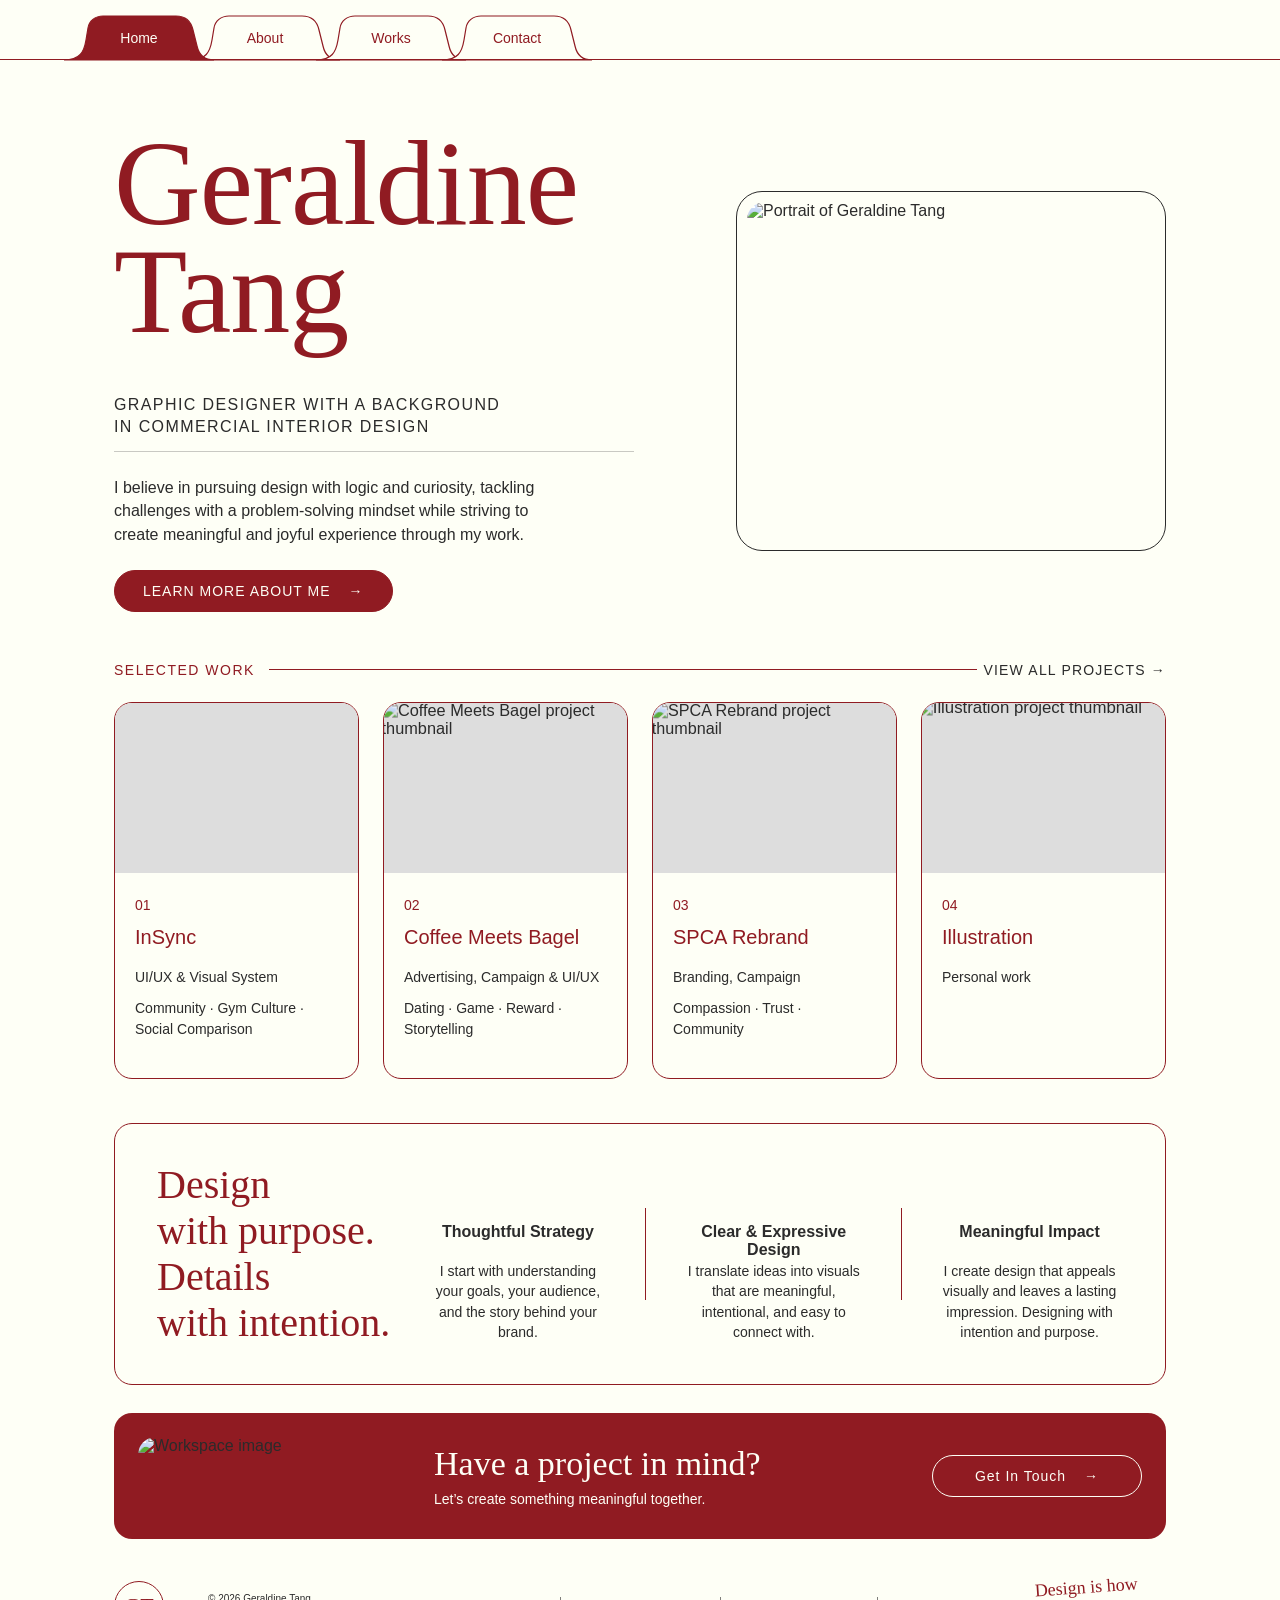
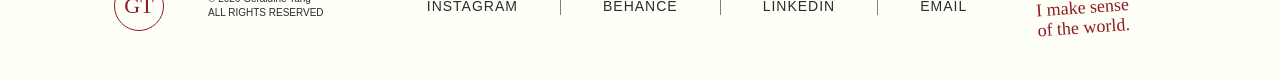
==== index.html @ ae35ae33 "renaming homepage.hrml to index.html as well as all other references" ====
<!DOCTYPE html>
<html lang="en">

<head>
  <meta charset="UTF-8" />
  <meta name="viewport" content="width=device-width, initial-scale=1.0" />
  <title>Geraldine Tang | Portfolio</title>
  <link rel="stylesheet" href="style.css" />
</head>

<body>

<!-- NAVIGATION -->
<header class="site-header">
  <nav class="folder-nav">

    <a href="index.html" class="nav-tab active">
      <svg viewBox="0 0 150 46" preserveAspectRatio="none" aria-hidden="true">
        <path
          d="M0 45 C16 45 20 37 22 25 L24 13 C25 6 31 1 39 1 H112 C121 1 127 6 129 15 L133 31 C135 40 141 45 150 45 Z" />
      </svg>
      <span>Home</span>
    </a>

    <a href="about.html" class="nav-tab">
      <svg viewBox="0 0 150 46" preserveAspectRatio="none" aria-hidden="true">
        <path
          d="M0 45 C16 45 20 37 22 25 L24 13 C25 6 31 1 39 1 H112 C121 1 127 6 129 15 L133 31 C135 40 141 45 150 45 Z" />
      </svg>
      <span>About</span>
    </a>

    <a href="projects.html" class="nav-tab">
      <svg viewBox="0 0 150 46" preserveAspectRatio="none" aria-hidden="true">
        <path
          d="M0 45 C16 45 20 37 22 25 L24 13 C25 6 31 1 39 1 H112 C121 1 127 6 129 15 L133 31 C135 40 141 45 150 45 Z" />
      </svg>
      <span>Works</span>
    </a>

    <a href="contact.html" class="nav-tab">
      <svg viewBox="0 0 150 46" preserveAspectRatio="none" aria-hidden="true">
        <path
          d="M0 45 C16 45 20 37 22 25 L24 13 C25 6 31 1 39 1 H112 C121 1 127 6 129 15 L133 31 C135 40 141 45 150 45 Z" />
      </svg>
      <span>Contact</span>
    </a>

  </nav>
</header>


  <!-- HERO -->
  <main>

    <section class="hero-section">
      <div class="hero-text">
        <h1>Geraldine<br>Tang</h1>

        <p class="hero-label">
          GRAPHIC DESIGNER WITH A BACKGROUND<br>
          IN COMMERCIAL INTERIOR DESIGN
        </p>

        <div class="thin-line"></div>

        <p class="hero-description">
          I believe in pursuing design with logic and curiosity,
          tackling challenges with a problem-solving mindset
          while striving to create meaningful and joyful
          experience through my work.
        </p>

        <a href="about.html" class="primary-button">
          LEARN MORE ABOUT ME
          <span>→</span>
        </a>
      </div>

      <div class="hero-image">
        <!-- <span class="paperclip">⌇</span> -->
        <img src="images/GeraldineTang_StudentPortrait.jpg" alt="Portrait of Geraldine Tang">
      </div>
    </section>

    <!-- SELECTED WORK -->
    <section class="selected-work-section">

      <div class="section-heading-row">
        <div class="section-title-line">
          <p>SELECTED WORK</p>
          <span></span>
        </div>

        <a href="projects.html" class="view-all-link">
          VIEW ALL PROJECTS <span>→</span>
        </a>
      </div>

      <div class="work-grid">

  <a href="insync.html" class="work-card">
    <div class="work-image thumb-insync">
      <img
        src="images/InSync/Insync thumbnail.png"
        alt="InSync project thumbnail"
      >
    </div>

    <div class="work-info">
      <p class="project-number">01</p>
      <h3>InSync</h3>
      <p>UI/UX &amp; Visual System</p>
      <p>Community · Gym Culture · Social Comparison</p>
    </div>
  </a>


  <a href="coffeemeetsbagel.html" class="work-card">
    <div class="work-image thumb-cmb">
      <img
        src="images/coffee meets bagel/coming soon separator 2.png"
        alt="Coffee Meets Bagel project thumbnail"
      >
    </div>

    <div class="work-info">
      <p class="project-number">02</p>
      <h3>Coffee Meets Bagel</h3>
      <p>Advertising, Campaign &amp; UI/UX</p>
      <p>Dating · Game · Reward · Storytelling</p>
    </div>
  </a>


  <a href="spca.html" class="work-card">
    <div class="work-image thumb-spca">
      <img
        src="images/SPCA/SPCA thumbnail.png"
        alt="SPCA Rebrand project thumbnail"
      >
    </div>

    <div class="work-info">
      <p class="project-number">03</p>
      <h3>SPCA Rebrand</h3>
      <p>Branding, Campaign</p>
      <p>Compassion · Trust · Community</p>
    </div>
  </a>


  <a href="projects.html#illustration" class="work-card">
    <div class="work-image thumb-illustration">
      <img
        src="images/illustration/IMG_0609.jpg"
        alt="Illustration project thumbnail"
      >
    </div>

    <div class="work-info">
      <p class="project-number">04</p>
      <h3>Illustration</h3>
      <p>Personal work</p>
    </div>
  </a>

</div>
    </section>

    <!-- DESIGN APPROACH -->
    <section class="approach-section">

      <div class="approach-title">
        <h2>Design<br>with purpose.<br>Details<br>with intention.</h2>
      </div>

      <div class="approach-item">
        <img src="images/thoughtful strategy icon.png" alt="">
        <h3>Thoughtful Strategy</h3>
        <p>
          I start with understanding your goals, your audience,
          and the story behind your brand.
        </p>
      </div>

      <div class="approach-divider"></div>

      <div class="approach-item">
        <img src="images/clear expressive design icon.png" alt="">
        <h3>Clear & Expressive Design</h3>
        <p>
          I translate ideas into visuals that are meaningful,
          intentional, and easy to connect with.
        </p>
      </div>

      <div class="approach-divider"></div>

      <div class="approach-item">
        <img src="images/meaningful impact icon.png" alt="">
        <h3>Meaningful Impact</h3>
        <p>
          I create design that appeals visually and leaves a lasting impression. Designing with intention and purpose.
        </p>
      </div>

    </section>

    <!-- CTA -->
    <section class="cta-section">
      <div class="cta-image">
        <img src="images/empty-fashion-designer-studio-with-sketches-and-la-2026-05-12-00-28-53-utc.jpg"
          alt="Workspace image">
      </div>

      <div class="cta-text">
        <h2>Have a project in mind?</h2>
        <p>Let’s create something meaningful together.</p>
      </div>

      <a href="contact.html" class="secondary-button">
        Get In Touch <span>→</span>
      </a>
    </section>

  </main>

<!-- FOOTER -->
<footer class="footer">
  <div class="footer-logo">GT</div>

  <p class="copyright">
    © 2026 Geraldine Tang<br>
    ALL RIGHTS RESERVED
  </p>

  <div class="footer-links">
    <a href="https://www.instagram.com/geraldinetyl_/" target="_blank">INSTAGRAM</a>
    <span></span>

    <a href="https://www.behance.net/geraldinetyl" target="_blank">BEHANCE</a>
    <span></span>

    <a href="https://www.linkedin.com/in/geraldine-tang-95013a173" target="_blank">LINKEDIN</a>
    <span></span>

    <a href="mailto:geraldinetyl@gmail.com">EMAIL</a>
  </div>

  <p class="footer-note">
    Design is how<br>
    I make sense<br>
    of the world.
  </p>
</footer>

</body>

</html>
---- style.css ----
/* =========================
   FONT SETUP
========================= */

/* Use this if you have the font files locally.
   Put them inside a folder called /fonts.
   Rename the file paths according to your actual font file names. */


@font-face {
  font-family: "Celvin";
  src: url("fonts/Celvin/._Celvin.woff2") format("woff2");
}

@font-face {
  font-family: "Frutiger";
  src: url("fonts/frutiger/Frutiger/Frutiger\ Regular/") format("woff2");
}


:root {
  --red: #901B22;
  --cream: #FEFFF6;
  --dark-grey: #2B2B2B;
  --line-red: #901B22;
}

* {
  margin: 0;
  padding: 0;
  box-sizing: border-box;
}

body {
  background-color: var(--cream);
  color: var(--dark-grey);
  font-family: "Frutiger", Arial, sans-serif;
}


/* =========================
   FOLDER TAB NAVIGATION
========================= */

.site-header {
  width: 100%;
  height: 60px;
  background-color: var(--cream);
  position: relative;
  overflow: visible;
}

/* original page line */
.site-header::after {
  content: "";
  position: absolute;
  left: 0;
  bottom: 0;
  width: 100%;
  height: 1px;
  background-color: var(--red);
  z-index: 1;
}

.folder-nav {
  height: 60px;
  display: flex;
  align-items: flex-end;
  padding-left: 64px;
  isolation: isolate;
  position: relative;
}

/* lifted line behind tabs */
.folder-nav::after {
  content: "";
  position: absolute;
  left: 0;
  bottom: 0;
  width: 100vw;
  height: 1px;
  background-color: var(--red);

  z-index: 2;
  /* behind the tabs */
  opacity: 0;
  transform: translateY(0);
  transition: transform 0.25s ease, opacity 0.25s ease;
}

/* line only appears when hovering a tab */
.folder-nav:has(.nav-tab:hover)::after {
  opacity: 1;
  transform: translateY(-6px);
}

.nav-tab {
  position: relative;
  width: 150px;
  height: 46px;
  display: flex;
  align-items: center;
  justify-content: center;

  margin-right: -24px;
  text-decoration: none;
  color: var(--red);
  font-size: 14px;

  z-index: 10;
  /* above the line */
  transform: translateY(1px);
  transition: transform 0.25s ease, z-index 0.25s ease;
}

.nav-tab:hover {
  transform: translateY(-6px);
  z-index: 20;
}

.nav-tab.active {
  color: var(--cream);
  z-index: 20;
}

.nav-tab.active:hover {
  transform: translateY(-6px);
}

.nav-tab svg {
  position: absolute;
  inset: 0;
  width: 100%;
  height: 100%;
  overflow: visible;
  z-index: 1;
}

.nav-tab path {
  fill: var(--cream);
  stroke: var(--red);
  stroke-width: 1.2;
  vector-effect: non-scaling-stroke;
  transition: fill 0.25s ease, stroke 0.25s ease;
}

.nav-tab span {
  position: relative;
  z-index: 2;
  color: currentColor;
}

/* Hover: tab subtly pops up */
.nav-tab:hover {
  transform: translateY(-5px);
  z-index: 10;
}

/* Current page tab */
.nav-tab.active {
  color: var(--cream);
  z-index: 20;
}

.nav-tab.active path {
  fill: var(--red);
  stroke: var(--red);
}

/* Active tab can still hover, but less dramatic */
.nav-tab.active:hover {
  transform: translateY(-3px);
}

/* =========================
   HERO SECTION
========================= */

main {
  width: 100%;
  max-width: 1180px;
  margin: 0 auto;
  padding: 0 64px;
}

.hero-section {
  min-height: 520px;
  display: grid;
  grid-template-columns: 1fr 430px;
  align-items: center;
  gap: 80px;
  padding-top: 70px;
}

.hero-text h1 {
  font-family: "Celvin", Georgia, serif;
  font-size: 120px;
  line-height: 0.9;
  font-weight: 400;
  color: var(--red);
  letter-spacing: -1px;
  margin-bottom: 48px;
}

.hero-label {
  font-size: 16px;
  line-height: 1.35;
  letter-spacing: 1.4px;
  text-transform: uppercase;
  color: var(--dark-grey);
  margin-bottom: 14px;
}

.thin-line {
  width: 100%;
  max-width: 520px;
  height: 1px;
  background-color: rgba(43, 43, 43, 0.25);
  margin-bottom: 24px;
}

.hero-description {
  max-width: 430px;
  font-size: 16px;
  line-height: 1.45;
  color: var(--dark-grey);
  margin-bottom: 24px;
}

.primary-button,
.secondary-button {
  display: inline-flex;
  align-items: center;
  justify-content: center;
  gap: 18px;
  text-decoration: none;
  background-color: var(--red);
  color: var(--cream);
  border: 1px solid var(--red);
  border-radius: 999px;
  font-size: 14px;
  letter-spacing: 1px;
  padding: 12px 28px;
  min-width: 210px;
  transition: 0.25s ease;
}

.primary-button:hover,
.secondary-button:hover {
  background-color: transparent;
  color: var(--red);
}

.hero-image {
  position: relative;
  border: 1.2px solid var(--dark-grey);
  border-radius: 26px;
  padding: 10px;
  width: 430px;
  height: 360px;
  justify-self: end;
}

.hero-image img {
  width: 100%;
  height: 100%;
  object-fit: cover;
  object-position: center 25%;
  border-radius: 18px;
  display: block;
}

.paperclip {
  position: absolute;
  top: -32px;
  left: 34px;
  font-size: 90px;
  line-height: 1;
  color: #9d9d9d;
  z-index: 2;
  transform: rotate(8deg);
}

/* =========================
   SELECTED WORK
========================= */

.selected-work-section {
  padding-top: 50px;
}

.section-heading-row {
  display: flex;
  justify-content: space-between;
  align-items: center;
  margin-bottom: 24px;
}

.section-title-line {
  display: flex;
  align-items: center;
  gap: 14px;
  width: 82%;
}

.section-title-line p {
  color: var(--red);
  font-size: 14px;
  letter-spacing: 1.5px;
}

.section-title-line span {
  height: 1px;
  background-color: var(--red);
  flex: 1;
}

.view-all-link {
  font-size: 14px;
  letter-spacing: 1.2px;
  color: var(--dark-grey);
  text-decoration: none;
}

.work-grid {
  display: grid;
  grid-template-columns: repeat(4, 245px);
  gap: 24px;
  justify-content: center;
}


.work-card {
  width: 245px;
  display: block;
  text-decoration: none;
  color: var(--dark-grey);
  border: 1px solid var(--red);
  border-radius: 18px;
  overflow: hidden;
  background-color: var(--cream);
  transition: transform 0.25s ease, box-shadow 0.25s ease;
}

.work-card:hover {
  transform: translateY(-6px);
  box-shadow: 0 12px 30px rgba(144, 27, 34, 0.12);
}

.work-image {
  width: 100%;
  height: 170px;
  background-color: #ddd;
  overflow: hidden;
}

.work-image img {
  width: 100%;
  height: 100%;
  object-fit: cover;
  object-position: center center;
  display: block;
}

/* InSync — zoom in a bit */
.thumb-insync img {
  transform: scale(1.30);
  object-position: center center;
}

/* Coffee Meets Bagel — shift image so important content shows better */
.thumb-cmb img {
  object-position: center 70%;
  transform: scale(1.02);
}

/* SPCA Rebrand — adjust crop */
.thumb-spca img {
  object-position: center 35%;
  transform: scale(1.01);
}

/* Illustration — optional slight adjustment */
.thumb-illustration img {
  object-position: center center;
  transform: scale(1.05);
}







/* Below selected work */

.work-info {
  padding: 22px 20px 28px;
  min-height: 170px;
}

.project-number {
  color: var(--red);
  font-size: 14px;
  margin-bottom: 14px;
}

.work-info h3 {
  font-size: 20px;
  color: var(--red);
  font-weight: 400;
  margin-bottom: 18px;
}

.work-info p {
  font-size: 14px;
  line-height: 1.5;
  margin-bottom: 10px;
}

/* =========================
   APPROACH SECTION
========================= */

.approach-section {
  width: 100%;
  margin-top: 44px;
  border: 1px solid var(--red);
  border-radius: 18px;
  padding: 38px 42px;
  display: grid;
  grid-template-columns: 1.25fr 1fr 1px 1fr 1px 1fr;
  align-items: center;
  gap: 34px;
}

.approach-title h2 {
  font-family: "Celvin", Georgia, serif;
  font-weight: 400;
  font-size: 40px;
  line-height: 1.15;
  color: var(--red);
}

.approach-item {
  text-align: center;
  display: grid;
  grid-template-rows: 58px 24px auto;
  justify-items: center;
  align-items: start;
}

.approach-item {
  text-align: center;
  display: grid;
  grid-template-rows: 58px 24px auto;
  justify-items: center;
  align-items: start;
}

.approach-item h3 {
  font-size: 16px;
  margin: 0;
  align-self: start;
}

.approach-item p {
  font-size: 14px;
  line-height: 1.45;
  margin-top: 14px;
}

.approach-divider {
  width: 1px;
  height: 92px;
  background-color: var(--red);
}

/* =========================
   CTA SECTION
========================= */

.cta-section {
  width: 100%;
  margin-top: 28px;
  background-color: var(--red);
  border-radius: 18px;
  padding: 24px;
  min-height: 110px;
  display: grid;
  grid-template-columns: 260px 1fr 220px;
  align-items: center;
  gap: 36px;
}

.cta-image {
  width: 260px;
  height: 78px;
  border-radius: 18px;
  overflow: hidden;
}

.cta-image img {
  width: 100%;
  height: 100%;
  object-fit: cover;
}

.cta-text h2 {
  font-family: "Celvin", Georgia, serif;
  font-size: 34px;
  font-weight: 400;
  color: var(--cream);
  margin-bottom: 8px;
}

.cta-text p {
  color: var(--cream);
  font-size: 14px;
}

.secondary-button {
  border-color: var(--cream);
  color: var(--cream);
  justify-self: end;
}

.secondary-button:hover {
  background-color: var(--cream);
  color: var(--red);
}

/* =========================
   FOOTER
========================= */

.footer {
  width: 100%;
  max-width: 1180px;
  margin: 0 auto;
  padding: 38px 64px 44px;

  display: grid;
  grid-template-columns: 70px 150px 1fr 130px;
  align-items: center;
  gap: 24px;
}

.footer-logo {
  width: 50px;
  height: 50px;
  border: 1px solid var(--red);
  border-radius: 50%;
  display: flex;
  align-items: center;
  justify-content: center;
  color: var(--red);
  font-family: "Celvin", Georgia, serif;
  font-size: 22px;
}

.copyright {
  font-size: 10px;
  line-height: 1.4;
}

.footer-links {
  display: flex;
  justify-content: center;
  align-items: center;
  gap: 42px;
}

.footer-links a {
  color: var(--dark-grey);
  text-decoration: none;
  font-size: 14px;
  letter-spacing: 1px;
}

.footer-links span {
  width: 1px;
  height: 18px;
  background-color: var(--dark-grey);
  opacity: 0.6;
}

.footer-note {
  font-family: "Celvin", Georgia, serif;
  color: var(--red);
  font-size: 18px;
  line-height: 1.1;
  transform: rotate(-4deg);

  justify-self: end;
  text-align: left;
  width: 130px;
}

/* =========================
   RESPONSIVE
========================= */

@media (max-width: 1000px) {
  main {
    max-width: 100%;
    padding: 0 28px;
  }

  .hero-section {
    grid-template-columns: 1fr;
    gap: 40px;
  }

  .hero-image {
    width: 100%;
    max-width: 450px;
    justify-self: start;
  }

  .work-grid {
    grid-template-columns: repeat(2, 240px);
    justify-content: center;
  }
}

@media (max-width: 600px) {
  .work-grid {
    grid-template-columns: 1fr;
  }

  .work-card {
    width: 100%;
  }

  @media (max-width: 1000px) {
    .footer {
      max-width: 100%;
      padding: 38px 28px 44px;
      grid-template-columns: 1fr;
      text-align: center;
    }

    .footer-logo {
      margin: 0 auto;
    }

    .footer-links {
      flex-wrap: wrap;
    }
  }
}





























/* =========================
   ABOUT PAGE SCROLL HERO
========================= */

.about-main {
  width: 100%;
  max-width: none;
  margin: 0;
  padding: 0;
}

/* this creates scroll distance for the zoom effect */
.about-zoom-hero {
  height: 180vh;
  position: relative;
}

/* this keeps the title locked in the screen while scrolling */
.about-zoom-sticky {
  height: 100vh;
  position: sticky;
  top: 0;
  display: flex;
  align-items: center;
  justify-content: center;
  background-color: var(--cream);
  overflow: hidden;
  z-index: 1;
}

.about-zoom-title {
  font-family: "Celvin", Georgia, serif;
  font-size: 120px;
  font-weight: 400;
  color: var(--red);
  line-height: 1;
  transform: scale(1);
  opacity: 1;
  will-change: transform, opacity;
}

/* content after the zoom title */
.about-content {
  width: 100%;
  max-width: 1180px;
  margin: 0 auto;
  padding: 0 64px 80px;
  position: relative;
  z-index: 2;
  background-color: var(--cream);
}

.about-intro-section {
  max-width: 635px;
  margin-bottom: 48px;
}

.about-intro-section h2 {
  font-family: "Celvin", Georgia, serif;
  font-size: 50px;
  font-weight: 400;
  color: var(--red);
  margin-bottom: 22px;
}

.about-intro-section p {
  font-size: 16px;
  line-height: 1.65;
  color: var(--dark-grey);
  margin-bottom: 22px;
}



/* Reusable heading with line */
.about-section-heading {
  display: flex;
  align-items: center;
  gap: 14px;
  margin-bottom: 24px;
}

.about-section-heading p {
  color: var(--red);
  font-size: 14px;
  letter-spacing: 1.5px;
}

.about-section-heading span {
  height: 1px;
  background-color: var(--red);
  flex: 1;
}

/* What I Do */
.about-services-section {
  width: 100%;
  max-width: 1180px;
  margin: 0 auto 42px;
  padding-left: 64px;
  padding-right: 64px;
}

.service-grid {
  display: grid;
  grid-template-columns: repeat(4, 1fr);
  gap: 48px;
}

.service-card {
  border: 1px solid var(--red);
  border-radius: 14px;
  padding: 18px 22px;
  text-align: center;
  min-height: 78px;
}

.service-card h3 {
  font-size: 16px;
  letter-spacing: 1px;
  margin-bottom: 8px;
}

.service-card p {
  font-size: 14px;
  letter-spacing: 1px;
  line-height: 1.35;
}


/* Other Interests */
.about-interests-section {
  width: 100%;
  max-width: 1180px;
  margin: 0 auto 60px;
  padding-left: 64px;
  padding-right: 64px;
}

.interest-collage {
  position: relative;
  width: 100%;
  height: 480px;
  overflow: hidden;
  /* keeps images inside this invisible box */
}

.interest-collage img {
  position: absolute;
  object-fit: contain;
  cursor: grab;
  user-select: none;
  touch-action: none;
  -webkit-user-drag: none;
}

.interest-collage img:active {
  cursor: grabbing;
}

/* adjust these positions if needed */
.interest-running {
  width: 210px;
  left: 120px;
  top: 0;
}

.interest-gym {
  width: 230px;
  left: 410px;
  top: 30px;
}

.interest-dance {
  width: 260px;
  right: 120px;
  top: 0;
}

.interest-coffee {
  width: 230px;
  left: 230px;
  bottom: 0;
}

.interest-drawing {
  width: 250px;
  right: 290px;
  bottom: 0;
}

/* Experiences */
.about-experience-section {
  width: 100%;
  max-width: 1180px;
  margin: 0 auto 48px;
  padding-left: 64px;
  padding-right: 64px;
}

.experience-grid {
  display: grid;
  grid-template-columns: repeat(5, 1fr);
  gap: 22px;
}

.experience-card {
  line-height: 1.45;
}

.experience-year {
  display: inline-block;
  background-color: var(--red);
  color: var(--cream);
  border-radius: 999px;
  padding: 6px 18px;
  font-size: 16px;
  margin-bottom: 16px;
}

.experience-card h3 {
  font-size: 16px;
  margin-bottom: 12px;
}

.experience-card p {
  font-size: 14px;
  line-height: 1.45;
}

/* Tools */
.about-tools-section {
  width: 100%;
  max-width: 1180px;
  margin: 0 auto 20px;
  padding-left: 64px;
  padding-right: 64px;
}

.tools-grid {
  display: grid;
  grid-template-columns: repeat(8, 1fr);
  align-items: start;
  gap: 28px;
}

.tool-item {
  text-align: center;
}

.tool-item img {
  height: 38px;
  width: 38px;
  object-fit: contain;
  margin-bottom: 8px;
}

.tool-item p {
  font-size: 14px;
}

.about-services-section,
.about-interests-section,
.about-experience-section,
.about-tools-section {
  width: 100%;
  max-width: 1180px;
  margin-left: auto;
  margin-right: auto;
  padding-left: 64px;
  padding-right: 64px;
}



/* About responsive */
@media (max-width: 1000px) {
  .about-main {
    max-width: 100%;
    padding: 0 28px;
  }

  .about-hero-title h1 {
    font-size: 64px;
  }

  .service-grid {
    grid-template-columns: repeat(2, 1fr);
  }

  .interest-collage {
    height: auto;
    display: grid;
    grid-template-columns: repeat(2, 1fr);
    gap: 28px;
  }

  .interest-collage img {
    position: static;
    width: 100%;
    max-height: 220px;
  }

  .experience-grid {
    grid-template-columns: repeat(2, 1fr);
  }

  .tools-grid {
    grid-template-columns: repeat(4, 1fr);
  }

  .about-services-section,
  .about-interests-section,
  .about-experience-section,
  .about-tools-section {
    max-width: 100%;
    padding-left: 28px;
    padding-right: 28px;
  }


}

@media (max-width: 600px) {
  .about-hero-title {
    padding: 100px 0 80px;
  }

  .about-hero-title h1 {
    font-size: 48px;
  }

  .service-grid,
  .experience-grid,
  .tools-grid {
    grid-template-columns: 1fr;
  }

  .interest-collage {
    grid-template-columns: 1fr;
  }
}





























/* =========================
   WORKS PAGE
========================= */

.works-main {
  width: 100%;
  max-width: 1180px;
  margin: 0 auto;
  padding: 0 64px;
}

.works-hero {
  min-height: 360px;
  display: grid;
  grid-template-columns: 1.1fr 0.9fr;
  align-items: center;
  gap: 80px;
  padding-top: 72px;
}

.works-hero h1 {
  font-family: "Celvin", Georgia, serif;
  font-size: 104px;
  font-weight: 400;
  line-height: 0.95;
  color: var(--red);
}

.works-hero p {
  font-size: 16px;
  line-height: 1.8;
  color: var(--dark-grey);
  max-width: 430px;
}

.works-filter-section {
  padding-top: 16px;
  padding-bottom: 90px;
}

.works-filter-tabs {
  display: grid;
  grid-template-columns: 64px repeat(4, 1fr);
  align-items: center;
  gap: 44px;
  margin-bottom: 18px;
}

.filter-tab {
  border: none;
  background: transparent;
  color: var(--dark-grey);
  font-family: "Frutiger", Arial, sans-serif;
  font-size: 14px;
  letter-spacing: 0.5px;
  cursor: pointer;
  text-align: center;
  padding: 14px 12px;
  border-radius: 14px;
}

.filter-tab.active {
  background-color: var(--red);
  color: var(--cream);
}

.works-line {
  width: 100%;
  height: 1px;
  background-color: var(--red);
  margin-bottom: 40px;
}

.works-grid {
  display: grid;
  grid-template-columns: repeat(2, 1fr);
  gap: 78px 50px;
}

.works-card {
  display: block;
  text-decoration: none;
  color: var(--dark-grey);
  border: 1px solid var(--red);
  border-radius: 14px;
  overflow: hidden;
  background-color: var(--cream);
  transition: transform 0.25s ease, box-shadow 0.25s ease;
}

.works-card:hover {
  transform: translateY(-8px);
  box-shadow: 0 16px 34px rgba(144, 27, 34, 0.18);
}

.works-image {
  width: 100%;
  height: 250px;
  background-color: #d8d8d8;
  overflow: hidden;
}

.works-image img {
  width: 100%;
  height: 100%;
  object-fit: cover;
  display: block;
}

/* adjust crops */
.works-card:nth-child(1) .works-image img {
  transform: scale(1.2);
  object-position: center center;
}

.works-card:nth-child(2) .works-image img {
  transform: scale(1.02);
  object-position: center 70%;
}

.works-card:nth-child(3) .works-image img {
  transform: scale(1.02);
  object-position: center 35%;
}

.works-info {
  min-height: 160px;
  padding: 24px 26px 24px;
  border-top: 1px solid var(--red);
}

.works-info h2 {
  font-size: 24px;
  color: var(--red);
  margin-bottom: 16px;
}

.works-info p {
  max-width: 360px;
  font-size: 15px;
  line-height: 1.35;
  margin-bottom: 22px;
}

.works-tags {
  display: flex;
  flex-wrap: wrap;
  gap: 24px;
}

.works-tags span {
  display: inline-flex;
  align-items: center;
  justify-content: center;
  border: 1px solid var(--red);
  border-radius: 999px;
  padding: 6px 14px;
  color: var(--red);
  font-size: 13px;
  line-height: 1;
}

.ellips-card .works-image img {
  object-position: center center;
  transform: scale(1.02);
}

/* hidden cards after filtering */
.works-card.hide {
  display: none;
}

/* responsive */
@media (max-width: 1000px) {
  .works-main {
    max-width: 100%;
    padding: 0 28px;
  }

  .works-hero {
    grid-template-columns: 1fr;
    gap: 28px;
  }

  .works-hero h1 {
    font-size: 72px;
  }

  .works-filter-tabs {
    grid-template-columns: repeat(2, 1fr);
    gap: 14px;
  }

  .works-grid {
    grid-template-columns: 1fr;
    gap: 40px;
  }
}

@media (max-width: 600px) {
  .works-hero h1 {
    font-size: 52px;
  }

  .works-filter-tabs {
    grid-template-columns: 1fr;
  }

  .works-image {
    height: 210px;
  }
}



















/* =========================
   ILLUSTRATION GALLERY
========================= */

.works-grid.illustration-view {
  grid-template-columns: repeat(3, 1fr);
  gap: 28px;
}

.illustration-card {
  width: 100%;
  height: 310px;
  padding: 0;
  border: 1px solid var(--red);
  border-radius: 14px;
  overflow: hidden;
  background-color: var(--cream);
  cursor: pointer;
  appearance: none;
}

.illustration-card img {
  width: 100%;
  height: 100%;
  display: block;
  object-fit: cover;
  transition: transform 0.35s ease;
}

.illustration-card:hover {
  transform: translateY(-8px);
  box-shadow: 0 16px 34px rgba(144, 27, 34, 0.18);
}

.illustration-card:hover img {
  transform: scale(1.04);
}

/* LIGHTBOX */

.illustration-lightbox {
  position: fixed;
  inset: 0;
  z-index: 1000;

  display: none;
  grid-template-columns: 80px minmax(0, 1fr) 80px;
  align-items: center;

  padding: 50px;
  background-color: rgba(20, 20, 20, 0.92);
}

.illustration-lightbox.open {
  display: grid;
}

.lightbox-image-wrapper {
  width: 100%;
  height: 85vh;
  display: flex;
  flex-direction: column;
  align-items: center;
  justify-content: center;
}

.lightbox-image {
  max-width: 100%;
  max-height: calc(85vh - 40px);
  object-fit: contain;
  display: block;
}

.lightbox-counter {
  margin-top: 16px;
  color: var(--cream);
  font-size: 14px;
  letter-spacing: 1px;
}

.lightbox-close {
  position: absolute;
  top: 24px;
  right: 32px;

  border: none;
  background: transparent;
  color: var(--cream);

  font-size: 42px;
  line-height: 1;
  cursor: pointer;
}

.lightbox-arrow {
  width: 52px;
  height: 52px;

  border: 1px solid var(--cream);
  border-radius: 50%;

  background: transparent;
  color: var(--cream);

  font-size: 22px;
  cursor: pointer;
  transition: 0.25s ease;
}

.lightbox-arrow:hover {
  background-color: var(--cream);
  color: var(--red);
}

.lightbox-previous {
  justify-self: start;
}

.lightbox-next {
  justify-self: end;
}

body.lightbox-open {
  overflow: hidden;
}

@media (max-width: 1000px) {
  .works-grid.illustration-view {
    grid-template-columns: repeat(2, 1fr);
  }

  .illustration-lightbox {
    grid-template-columns: 55px minmax(0, 1fr) 55px;
    padding: 36px 20px;
  }
}

@media (max-width: 600px) {
  .works-grid.illustration-view {
    grid-template-columns: 1fr;
  }

  .illustration-card {
    height: 360px;
  }

  .illustration-lightbox {
    grid-template-columns: 42px minmax(0, 1fr) 42px;
    padding: 45px 10px 20px;
  }

  .lightbox-arrow {
    width: 38px;
    height: 38px;
    font-size: 17px;
  }
}

















/* =========================
   PHOTO AND VIDEO GALLERY
========================= */

.works-grid.photo-view,
.works-grid.illustration-view {
  grid-template-columns: repeat(3, 1fr);
  gap: 28px;
}

.media-card {
  position: relative;
  width: 100%;
  height: 310px;
  padding: 0;
  border: 1px solid var(--red);
  border-radius: 14px;
  overflow: hidden;
  background-color: var(--cream);
  cursor: pointer;
  appearance: none;
}

.media-card img,
.media-card video {
  width: 100%;
  height: 100%;
  display: block;
  object-fit: cover;
  pointer-events: none;
  transition: transform 0.35s ease;
}

.media-card:hover {
  transform: translateY(-8px);
  box-shadow: 0 16px 34px rgba(144, 27, 34, 0.18);
}

.media-card:hover img,
.media-card:hover video {
  transform: scale(1.04);
}

/* VIDEO THUMBNAIL */

.video-card::after {
  content: "";
  position: absolute;
  inset: 0;
  background-color: rgba(0, 0, 0, 0.12);
  pointer-events: none;
}

.video-play-icon {
  position: absolute;
  top: 50%;
  left: 50%;
  z-index: 2;

  width: 64px;
  height: 64px;

  display: flex;
  align-items: center;
  justify-content: center;

  transform: translate(-50%, -50%);

  border: 1px solid var(--cream);
  border-radius: 50%;

  background-color: rgba(144, 27, 34, 0.9);
  color: var(--cream);

  font-size: 22px;
  padding-left: 4px;

  pointer-events: none;
  transition: transform 0.25s ease;
}

.video-card:hover .video-play-icon {
  transform: translate(-50%, -50%) scale(1.1);
}

/* EXPANDED VIEWER */

.media-lightbox {
  position: fixed;
  inset: 0;
  z-index: 1000;

  display: none;
  grid-template-columns: 80px minmax(0, 1fr) 80px;
  align-items: center;

  padding: 50px;
  background-color: rgba(20, 20, 20, 0.94);
}

.media-lightbox.open {
  display: grid;
}

.media-lightbox-content {
  width: 100%;
  height: 85vh;

  display: flex;
  flex-direction: column;
  align-items: center;
  justify-content: center;
}

.media-lightbox-image,
.media-lightbox-video {
  max-width: 100%;
  max-height: calc(85vh - 42px);
  object-fit: contain;
  display: none;
}

.media-lightbox-image.active,
.media-lightbox-video.active {
  display: block;
}

.media-lightbox-video {
  width: auto;
  height: auto;
}

.media-lightbox-counter {
  margin-top: 16px;
  color: var(--cream);
  font-size: 14px;
  letter-spacing: 1px;
}

.media-lightbox-close {
  position: absolute;
  top: 24px;
  right: 32px;

  border: none;
  background: transparent;
  color: var(--cream);

  font-size: 42px;
  line-height: 1;
  cursor: pointer;
}

.media-lightbox-arrow {
  width: 52px;
  height: 52px;

  border: 1px solid var(--cream);
  border-radius: 50%;

  background: transparent;
  color: var(--cream);

  font-size: 22px;
  cursor: pointer;
  transition: 0.25s ease;
}

.media-lightbox-arrow:hover {
  background-color: var(--cream);
  color: var(--red);
}

.media-lightbox-previous {
  justify-self: start;
}

.media-lightbox-next {
  justify-self: end;
}

body.media-lightbox-open {
  overflow: hidden;
}

@media (max-width: 1000px) {

  .works-grid.photo-view,
  .works-grid.illustration-view {
    grid-template-columns: repeat(2, 1fr);
  }

  .media-lightbox {
    grid-template-columns: 55px minmax(0, 1fr) 55px;
    padding: 36px 20px;
  }
}

@media (max-width: 600px) {

  .works-grid.photo-view,
  .works-grid.illustration-view {
    grid-template-columns: 1fr;
  }

  .media-card {
    height: 360px;
  }

  .media-lightbox {
    grid-template-columns: 42px minmax(0, 1fr) 42px;
    padding: 45px 10px 20px;
  }

  .media-lightbox-arrow {
    width: 38px;
    height: 38px;
    font-size: 17px;
  }
}























































/* =========================
   CONTACT PAGE
========================= */

.contact-main {
  width: 100%;
  max-width: 1180px;
  margin: 0 auto;
  padding: 0 64px;
}

/* HERO IMAGE */
.contact-hero {
  padding-top: 36px;
}

.contact-hero-image {
  width: 100%;
  height: 455px;
  position: relative;
  overflow: hidden;
  border-radius: 56px;
}

.contact-hero-image img {
  width: 100%;
  height: 100%;
  object-fit: cover;
  object-position: center center;
  display: block;
}

.contact-hero-image h1 {
  position: absolute;
  top: 50%;
  left: 50%;
  transform: translate(-50%, -50%);

  width: 80%;
  text-align: center;

  font-family: "Celvin", Georgia, serif;
  font-size: 58px;
  font-weight: 400;
  line-height: 1.02;
  color: var(--red);
}

/* CONTACT AREA */
.contact-content {
  display: grid;
  grid-template-columns: 0.9fr 1.1fr;
  gap: 80px;
  padding: 70px 26px 90px;
  align-items: start;
}

/* LEFT INFORMATION */
.contact-details {
  padding-top: 20px;
}

.contact-plane-icon {
  width: 110px;
  height: 110px;
  object-fit: contain;
  display: block;
  margin-bottom: 46px;
}

.contact-details h2 {
  font-family: "Celvin", Georgia, serif;
  color: var(--red);
  font-size: 40px;
  font-weight: 400;
  line-height: 1.12;
  margin-bottom: 34px;
}

.contact-email {
  display: inline-block;
  color: var(--red);
  font-size: 20px;
  letter-spacing: 0.4px;
  text-decoration: underline;
  text-underline-offset: 5px;
  margin-bottom: 30px;
}

.contact-small-text {
  font-size: 14px;
  line-height: 1.5;
  color: var(--dark-grey);
}

/* RIGHT FORM */
.contact-form {
  border-left: 1px solid var(--red);
  padding-left: 44px;
  padding-top: 14px;
}

.form-field {
  display: flex;
  flex-direction: column;
  margin-bottom: 30px;
}

.form-field label {
  color: var(--red);
  font-size: 14px;
  margin-bottom: 18px;
}

.form-field input,
.form-field textarea {
  width: 100%;
  border: none;
  border-bottom: 1px solid var(--red);
  background-color: transparent;

  color: var(--dark-grey);
  font-family: "Frutiger", Arial, sans-serif;
  font-size: 16px;

  padding: 8px 2px 12px;
  outline: none;
}

.form-field input:focus,
.form-field textarea:focus {
  border-bottom-width: 2px;
}

.message-field textarea {
  height: 125px;
  resize: none;
}

.contact-submit-button {
  display: inline-flex;
  align-items: center;
  justify-content: center;
  gap: 18px;

  min-width: 180px;
  padding: 13px 26px;

  border: 1px solid var(--red);
  border-radius: 12px;
  background-color: var(--red);
  color: var(--cream);

  font-family: "Frutiger", Arial, sans-serif;
  font-size: 14px;
  cursor: pointer;

  transition:
    transform 0.25s ease,
    background-color 0.25s ease,
    color 0.25s ease,
    box-shadow 0.25s ease;
}

.contact-submit-button:hover {
  transform: translateY(-4px);
  background-color: var(--cream);
  color: var(--red);
  box-shadow: 0 10px 24px rgba(144, 27, 34, 0.18);
}

/* RESPONSIVE */
@media (max-width: 1000px) {
  .contact-main {
    max-width: 100%;
    padding: 0 28px;
  }

  .contact-hero-image {
    height: 380px;
    border-radius: 40px;
  }

  .contact-hero-image h1 {
    font-size: 48px;
  }

  .contact-content {
    grid-template-columns: 1fr;
    gap: 50px;
    padding-left: 0;
    padding-right: 0;
  }

  .contact-form {
    border-left: none;
    border-top: 1px solid var(--red);
    padding-left: 0;
    padding-top: 38px;
  }
}

@media (max-width: 600px) {
  .contact-hero-image {
    height: 300px;
    border-radius: 28px;
  }

  .contact-hero-image h1 {
    width: 90%;
    font-size: 38px;
  }

  .contact-content {
    padding-top: 48px;
  }

  .contact-plane-icon {
    width: 85px;
    height: 85px;
    margin-bottom: 32px;
  }

  .contact-details h2 {
    font-size: 34px;
  }

  .contact-email {
    font-size: 17px;
  }
}























































/* =========================
   INDIVIDUAL PROJECT PAGE
========================= */

.project-page-body {
  background-color: #e7e7e4;
}

.project-page-main {
  width: 100%;
  max-width: 1180px;
  margin: 0 auto;
  padding: 0 64px 22px;
}

.project-page-container {
  width: 100%;
  margin-top: 0;
  padding: 48px 54px 46px;

  background-color: var(--cream);
  border-radius: 48px;
}

.project-back-link {
  display: inline-flex;
  align-items: center;
  gap: 9px;

  margin-bottom: 20px;

  color: var(--red);
  text-decoration: none;
  font-size: 14px;
}

.project-back-link:hover {
  text-decoration: underline;
  text-underline-offset: 4px;
}


/* INTRODUCTION */

.project-intro {
  display: grid;
  grid-template-columns: minmax(0, 0.95fr) minmax(360px, 1.05fr);
  gap: 76px;
  align-items: start;

  margin-bottom: 44px;
}

.project-intro-copy h1 {
  font-family: "Celvin", Georgia, serif;
  color: var(--red);

  font-size: 78px;
  font-weight: 400;
  line-height: 0.95;

  margin-bottom: 24px;
}

.project-summary {
  max-width: 420px;

  font-size: 16px;
  line-height: 1.55;

  margin-bottom: 26px;
}

.project-tags {
  display: flex;
  flex-wrap: wrap;
  gap: 18px;
}

.project-tags span {
  display: inline-flex;
  align-items: center;
  justify-content: center;

  padding: 6px 14px;

  border: 1px solid var(--red);
  border-radius: 8px;

  color: var(--red);
  font-size: 13px;
  line-height: 1;
}


/* PROJECT INFORMATION */

.project-details {
  margin: 8px 0 0;
}

.project-detail-row {
  display: grid;
  grid-template-columns: 94px 1fr;
  gap: 18px;

  padding: 12px 0;

  border-bottom: 1px solid rgba(144, 27, 34, 0.7);
}

.project-detail-row dt {
  color: var(--red);
  font-size: 13px;
  font-weight: 600;
}

.project-detail-row dd {
  margin: 0;

  color: var(--dark-grey);
  font-size: 13px;
  line-height: 1.4;
}


/* PROJECT BANNER */

.project-hero-image {
  width: 100%;
  height: 280px;

  margin-bottom: 44px;

  overflow: hidden;
  border-radius: 28px;
  background-color: #ddddda;
}

.project-hero-image img {
  width: 100%;
  height: 100%;

  display: block;
  object-fit: cover;
  object-position: center;
}


/* CHALLENGE AND APPROACH */

.project-two-column {
  display: grid;
  grid-template-columns: 1fr 1px 1fr;
  gap: 58px;
  align-items: stretch;

  margin-bottom: 52px;
}

.project-column-divider {
  width: 1px;
  background-color: rgba(144, 27, 34, 0.55);
}

.project-text-block h2,
.project-process h2,
.project-outcome h2 {
  color: var(--red);

  font-size: 20px;
  font-weight: 600;

  margin-bottom: 15px;
}

.project-text-block p,
.project-outcome p {
  font-size: 15px;
  line-height: 1.65;
}


/* PROCESS */

.project-process {
  margin-bottom: 72px;
}

.project-section-heading {
  max-width: 680px;
  margin-bottom: 28px;
}

.project-section-label {
  margin-bottom: 8px;

  color: var(--red);
  font-size: 11px;
  font-weight: 600;
  letter-spacing: 0.08em;
  text-transform: uppercase;
}

.project-section-heading h2 {
  margin-bottom: 12px;

  color: var(--red);
  font-size: 24px;
  font-weight: 600;
}

.project-section-heading>p:last-child {
  font-size: 14px;
  line-height: 1.6;
}

.project-process-grid {
  display: grid;
  grid-template-columns: repeat(2, minmax(0, 1fr));
  gap: 26px;
}

.project-process-item {
  width: 100%;
  margin: 0;
  padding: 0;

  display: grid;
  grid-template-columns: 34px 1fr;
  column-gap: 12px;
  align-items: start;

  background: transparent;
  border: 0;

  color: var(--dark-grey);
  font: inherit;
  text-align: left;
  cursor: pointer;
}

.project-process-image {
  position: relative;
  grid-column: 1 / -1;

  width: 100%;
  height: 250px;
  margin-bottom: 12px;

  display: block;
  overflow: hidden;

  border-radius: 18px;
  background-color: #d6d6d6;
}

.project-process-image img {
  width: 100%;
  height: 100%;

  display: block;
  object-fit: cover;

  transition: transform 0.4s ease;
}

.project-process-expand {
  position: absolute;
  right: 14px;
  bottom: 14px;

  padding: 8px 11px;

  border-radius: 8px;
  background-color: rgba(254, 255, 246, 0.94);

  color: var(--red);
  font-size: 11px;

  opacity: 0;
  transform: translateY(6px);

  transition:
    opacity 0.25s ease,
    transform 0.25s ease;
}

.project-process-number {
  padding-top: 2px;

  color: var(--red);
  font-size: 11px;
}

.project-process-title {
  grid-column: 1 / -1;
  display: block;
  font-size: 14px;
  font-weight: 600;
  line-height: 1.35;
}

.project-process-item:hover .project-process-image img,
.project-process-item:focus-visible .project-process-image img {
  transform: scale(1.035);
}

.project-process-item:hover .project-process-expand,
.project-process-item:focus-visible .project-process-expand {
  opacity: 1;
  transform: translateY(0);
}

.project-process-item:focus-visible {
  outline: 2px solid var(--red);
  outline-offset: 7px;
  border-radius: 18px;
}

.project-process-item figcaption {
  grid-column: 1 / -1;
}


/* PROJECT LIGHTBOX */

body.lightbox-open {
  overflow: hidden;
}

.project-lightbox {
  position: fixed;
  inset: 0;
  margin: auto;

  width: min(1100px, calc(100% - 48px));
  max-height: calc(100vh - 48px);

  padding: 0;

  border: 0;
  border-radius: 28px;

  background-color: var(--cream);
  color: var(--dark-grey);

  overflow: auto;
}

.project-lightbox::backdrop {
  background-color: rgba(20, 20, 20, 0.78);
  backdrop-filter: blur(4px);
}

.project-lightbox-inner {
  position: relative;

  display: grid;
  grid-template-columns: minmax(0, 1.65fr) minmax(260px, 0.65fr);
}

.project-lightbox-media {
  min-height: 560px;

  display: flex;
  align-items: center;
  justify-content: center;

  padding: 26px;

  background-color: #dededb;
}

.project-lightbox-media img {
  width: 100%;
  height: auto;
  max-height: 75vh;

  display: block;
  object-fit: contain;

  border-radius: 14px;
}

.project-lightbox-copy {
  padding: 76px 38px 38px;
}

.project-lightbox-label {
  margin-bottom: 12px;

  color: var(--red);
  font-size: 10px;
  font-weight: 600;
  letter-spacing: 0.08em;
  text-transform: uppercase;
}

.project-lightbox-copy h2 {
  margin-bottom: 18px;

  color: var(--red);
  font-size: 25px;
  line-height: 1.15;
}

.project-lightbox-copy>p:last-child {
  font-size: 14px;
  line-height: 1.65;
}

.project-lightbox-close {
  position: absolute;
  top: 18px;
  right: 18px;
  z-index: 2;

  width: 40px;
  height: 40px;

  display: inline-flex;
  align-items: center;
  justify-content: center;

  border: 1px solid var(--red);
  border-radius: 50%;

  background-color: var(--cream);
  color: var(--red);

  font-size: 25px;
  line-height: 1;
  cursor: pointer;
}


/* LIGHTBOX SLIDESHOW CONTROLS */

.project-lightbox-media {
  position: relative;
  overflow: hidden;
}

.project-lightbox-media img {
  transition:
    opacity 0.2s ease,
    transform 0.2s ease;
}

.project-lightbox-arrow {
  position: absolute;
  top: 50%;
  z-index: 3;

  width: 44px;
  height: 44px;

  display: inline-flex;
  align-items: center;
  justify-content: center;

  padding: 0;

  border: 1px solid var(--red);
  border-radius: 50%;

  background-color: rgba(254, 255, 246, 0.94);
  color: var(--red);

  font-size: 20px;
  line-height: 1;

  cursor: pointer;

  transform: translateY(-50%);

  transition:
    background-color 0.25s ease,
    color 0.25s ease,
    transform 0.25s ease;
}

.project-lightbox-arrow-left {
  left: 18px;
}

.project-lightbox-arrow-right {
  right: 18px;
}

.project-lightbox-arrow:hover {
  background-color: var(--red);
  color: var(--cream);

  transform:
    translateY(-50%) scale(1.06);
}

.project-lightbox-arrow:focus-visible {
  outline: 2px solid var(--red);
  outline-offset: 4px;
}

.project-lightbox-arrow[hidden] {
  display: none;
}




#project-lightbox-video {
  width: 100%;
  max-height: 75vh;
  display: none;
  object-fit: contain;
  border-radius: 14px;
}

#project-lightbox-image {
  display: block;
}

#project-lightbox-image.is-hidden,
#project-lightbox-video.is-hidden {
  display: none;
}

#project-lightbox-video.is-visible {
  display: block;
}





































/* COUNTER AND DOTS */

.project-lightbox-navigation {
  margin-top: 30px;

  display: flex;
  flex-direction: column;
  align-items: flex-start;
  gap: 13px;
}

#project-lightbox-counter {
  color: var(--red);

  font-size: 11px;
  font-weight: 600;
  letter-spacing: 0.08em;
}

.project-lightbox-dots {
  display: flex;
  flex-wrap: wrap;
  gap: 7px;
}

.project-lightbox-dot {
  width: 8px;
  height: 8px;

  padding: 0;

  border: 1px solid var(--red);
  border-radius: 50%;

  background-color: transparent;

  cursor: pointer;

  transition:
    background-color 0.2s ease,
    transform 0.2s ease;
}

.project-lightbox-dot.active {
  background-color: var(--red);
  transform: scale(1.2);
}

.project-lightbox-dot:hover {
  background-color: rgba(144, 27, 34, 0.4);
}











/* OUTCOME */

.project-outcome {
  max-width: 870px;
  margin-bottom: 68px;
}


/* BOTTOM BUTTONS */

.project-bottom-navigation {
  display: flex;
  justify-content: flex-end;
  align-items: center;
  gap: 26px;
}

.project-previous-button,
.project-next-button,
.project-return-button {
  min-width: 160px;

  display: inline-flex;
  align-items: center;
  justify-content: center;
  gap: 15px;

  padding: 13px 24px;

  border: 1px solid var(--red);
  border-radius: 12px;

  text-decoration: none;
  font-size: 14px;

  transition:
    transform 0.25s ease,
    background-color 0.25s ease,
    color 0.25s ease,
    box-shadow 0.25s ease;
}

/* red previous button */
.project-previous-button {
  background-color: var(--red);
  color: var(--cream);
}

/* non-red next button */
.project-previous-button:hover {
  background-color: var(--cream);
  color: var(--red);
}


.project-previous-button:hover,
.project-next-button:hover,
.project-return-button:hover {
  transform: translateY(-4px);
  box-shadow: 0 10px 24px rgba(144, 27, 34, 0.18);
}

.project-previous-button:hover,
.project-return-button:hover {
  background-color: var(--red);
  color: var(--cream);
}

.project-next-button:hover,
.project-return-button:hover {
  background-color: var(--red);
  color: var(--cream);
}


/* PROJECT FOOTER ON GREY BACKGROUND */

.project-page-body .footer {
  color: var(--dark-grey);
}


/* RESPONSIVE */

@media (max-width: 1000px) {
  .project-page-main {
    max-width: 100%;
    padding: 0 28px 22px;
  }

  .project-page-container {
    padding: 42px 34px;
    border-radius: 36px;
  }

  .project-intro {
    grid-template-columns: 1fr;
    gap: 38px;
  }

  .project-intro-copy h1 {
    font-size: 66px;
  }

  .project-details {
    margin-top: 0;
  }

  .project-process-grid {
    grid-template-columns: repeat(2, 1fr);
  }
}

@media (max-width: 650px) {
  .project-page-main {
    padding: 0 16px 20px;
  }

  .project-page-container {
    padding: 34px 22px;
    border-radius: 28px;
  }

  .project-intro-copy h1 {
    font-size: 52px;
  }

  .project-detail-row {
    grid-template-columns: 78px 1fr;
  }

  .project-hero-image {
    height: 220px;
    border-radius: 20px;
  }

  .project-two-column {
    grid-template-columns: 1fr;
    gap: 28px;
  }

  .project-column-divider {
    width: 100%;
    height: 1px;
  }

  .project-process-grid {
    grid-template-columns: 1fr;
  }

  .project-process-item img {
    height: 220px;
  }

  .project-bottom-navigation {
    flex-direction: column;
    align-items: stretch;
  }

  .project-next-button,
  .project-return-button {
    width: 100%;
  }
}


@media (max-width: 800px) {
  .project-lightbox-inner {
    grid-template-columns: 1fr;
  }

  .project-lightbox-media {
    min-height: auto;
    padding: 18px;
  }

  .project-lightbox-copy {
    padding: 28px 24px 34px;
  }
}

@media (max-width: 650px) {
  .project-process-grid {
    grid-template-columns: 1fr;
  }

  .project-process-image {
    height: 230px;
  }

  .project-lightbox {
    width: calc(100% - 24px);
    max-height: calc(100vh - 24px);
    border-radius: 20px;
  }

  .project-lightbox-arrow {
    width: 38px;
    height: 38px;

    font-size: 17px;
  }

  .project-lightbox-arrow-left {
    left: 10px;
  }

  .project-lightbox-arrow-right {
    right: 10px;
  }
}






/* Coffee Meets Bagel project banner */
.cmb-project-hero img {
  object-position: center 70%;
  transform: scale(1.02);
}





/* SPCA project banner */
.spca-project-hero img {
  object-position: center 35%;
  transform: scale(1.02);
}






/* Koffer project banner */
.koffer-project-hero img {
  object-position: center 48%;
  transform: scale(1.02);
}




/* Ellips project banner */
.ellips-project-hero img {
  object-position: center center;
  transform: scale(1.02);
}







/* Koffer spatial highlights */

.koffer-perspective-grid {
  display: grid;
  grid-template-columns: repeat(4, 1fr);
  gap: 22px 18px;
}

.koffer-perspective-card {
  display: block;
}

.koffer-perspective-card .project-process-image {
  height: 145px;
  margin-bottom: 8px;
  border-radius: 12px;
}

.koffer-perspective-card .project-process-title {
  font-size: 12px;
  line-height: 1.35;
}

.koffer-perspective-card:nth-child(5),
.koffer-perspective-card:nth-child(6),
.koffer-perspective-card:nth-child(7) {
  grid-column: span 1;
}

@media (max-width: 1000px) {
  .koffer-perspective-grid {
    grid-template-columns: repeat(2, 1fr);
  }

  .koffer-perspective-card .project-process-image {
    height: 180px;
  }
}

@media (max-width: 650px) {
  .koffer-perspective-grid {
    grid-template-columns: 1fr;
  }

  .koffer-perspective-card .project-process-image {
    height: 220px;
  }
}














/* Koffer project highlights */

.koffer-highlights-section {
  margin-bottom: 68px;
}

.koffer-highlights-section h2 {
  margin-bottom: 22px;

  color: var(--red);
  font-size: 20px;
  font-weight: 600;
}

.koffer-highlight-grid {
  display: grid;
  grid-template-columns: repeat(3, 1fr);
  gap: 22px;

  margin-bottom: 28px;
}

.koffer-highlight-card,
.koffer-material-card,
.koffer-intent-card {
  border: 1px solid rgba(144, 27, 34, 0.18);
  border-radius: 18px;
  background-color: rgba(254, 255, 246, 0.72);
}

.koffer-highlight-card {
  min-height: 132px;
  padding: 24px;

  display: grid;
  grid-template-columns: 70px 1fr;
  gap: 20px;
  align-items: center;
}

.koffer-highlight-icon {
  width: 62px;
  height: 62px;

  display: flex;
  align-items: center;
  justify-content: center;

  border: 1px solid var(--red);
  border-radius: 50%;

  color: var(--red);
  font-size: 24px;

  overflow: hidden;
}

.koffer-highlight-icon img {
  width: 32px;
  height: 32px;
  object-fit: contain;
  display: block;
}

.koffer-highlight-card h3,
.koffer-material-card h3,
.koffer-intent-card h3 {
  margin-bottom: 10px;

  color: var(--red);
  font-size: 15px;
  font-weight: 600;
}

.koffer-highlight-card p,
.koffer-material-card p,
.koffer-intent-card li {
  font-size: 13px;
  line-height: 1.55;
}

.koffer-experience-grid {
  display: grid;
  grid-template-columns: 1.35fr 1fr;
  gap: 24px;
}

.koffer-material-card,
.koffer-intent-card {
  padding: 28px;
}

.koffer-material-swatches {
  display: grid;
  grid-template-columns: repeat(4, 58px);
  gap: 14px;

  margin: 18px 0 22px;
}

.material-swatch {
  width: 58px;
  height: 58px;

  display: block;
  overflow: hidden;

  border-radius: 50%;
  border: 1px solid rgba(43, 43, 43, 0.15);
}

.material-swatch img {
  width: 100%;
  height: 100%;

  display: block;
  object-fit: cover;
}



.koffer-intent-heading {
  display: flex;
  align-items: center;
  gap: 16px;

  margin-bottom: 14px;
}

.koffer-intent-icon {
  color: var(--red);
  font-size: 36px;
  line-height: 1;
}

.koffer-intent-card ul {
  padding-left: 18px;
}

.koffer-intent-card li {
  margin-bottom: 14px;
}

@media (max-width: 1000px) {
  .koffer-highlight-grid,
  .koffer-experience-grid {
    grid-template-columns: 1fr;
  }
}






/* Ellips highlights */

.ellips-highlights-section {
  margin-bottom: 54px;
}

.ellips-highlights-section h2 {
  margin-bottom: 22px;

  color: var(--red);
  font-size: 20px;
  font-weight: 600;
}

.ellips-highlight-grid {
  display: grid;
  grid-template-columns: repeat(3, 1fr);
  gap: 22px;
}

.ellips-highlight-card {
  min-height: 128px;
  padding: 22px;

  display: grid;
  grid-template-columns: 64px 1fr;
  gap: 18px;
  align-items: center;

  border: 1px solid rgba(144, 27, 34, 0.32);
  border-radius: 18px;
  background-color: rgba(254, 255, 246, 0.8);
}

.ellips-highlight-icon {
  width: 56px;
  height: 56px;

  display: flex;
  align-items: center;
  justify-content: center;

  border: 1px solid var(--red);
  border-radius: 50%;

  overflow: hidden;
}

.ellips-highlight-icon img {
  width: 32px;
  height: 32px;
  object-fit: contain;
  display: block;
}

.ellips-highlight-card h3 {
  margin-bottom: 8px;

  color: var(--red);
  font-size: 14px;
  font-weight: 600;
  line-height: 1.25;
}

.ellips-highlight-card p {
  font-size: 13px;
  line-height: 1.5;
}


/* Ellips process thumbnails */

.ellips-process-thumb img {
  object-fit: cover;
  object-position: center;
}


@media (max-width: 1000px) {
  .ellips-process-grid,
  .ellips-highlight-grid {
    grid-template-columns: 1fr;
  }

  .ellips-process-card {
    grid-template-columns: 1fr;
  }

  .ellips-process-copy {
    padding: 0 18px 18px;
  }

  .ellips-process-image {
    height: 220px;
  }
}
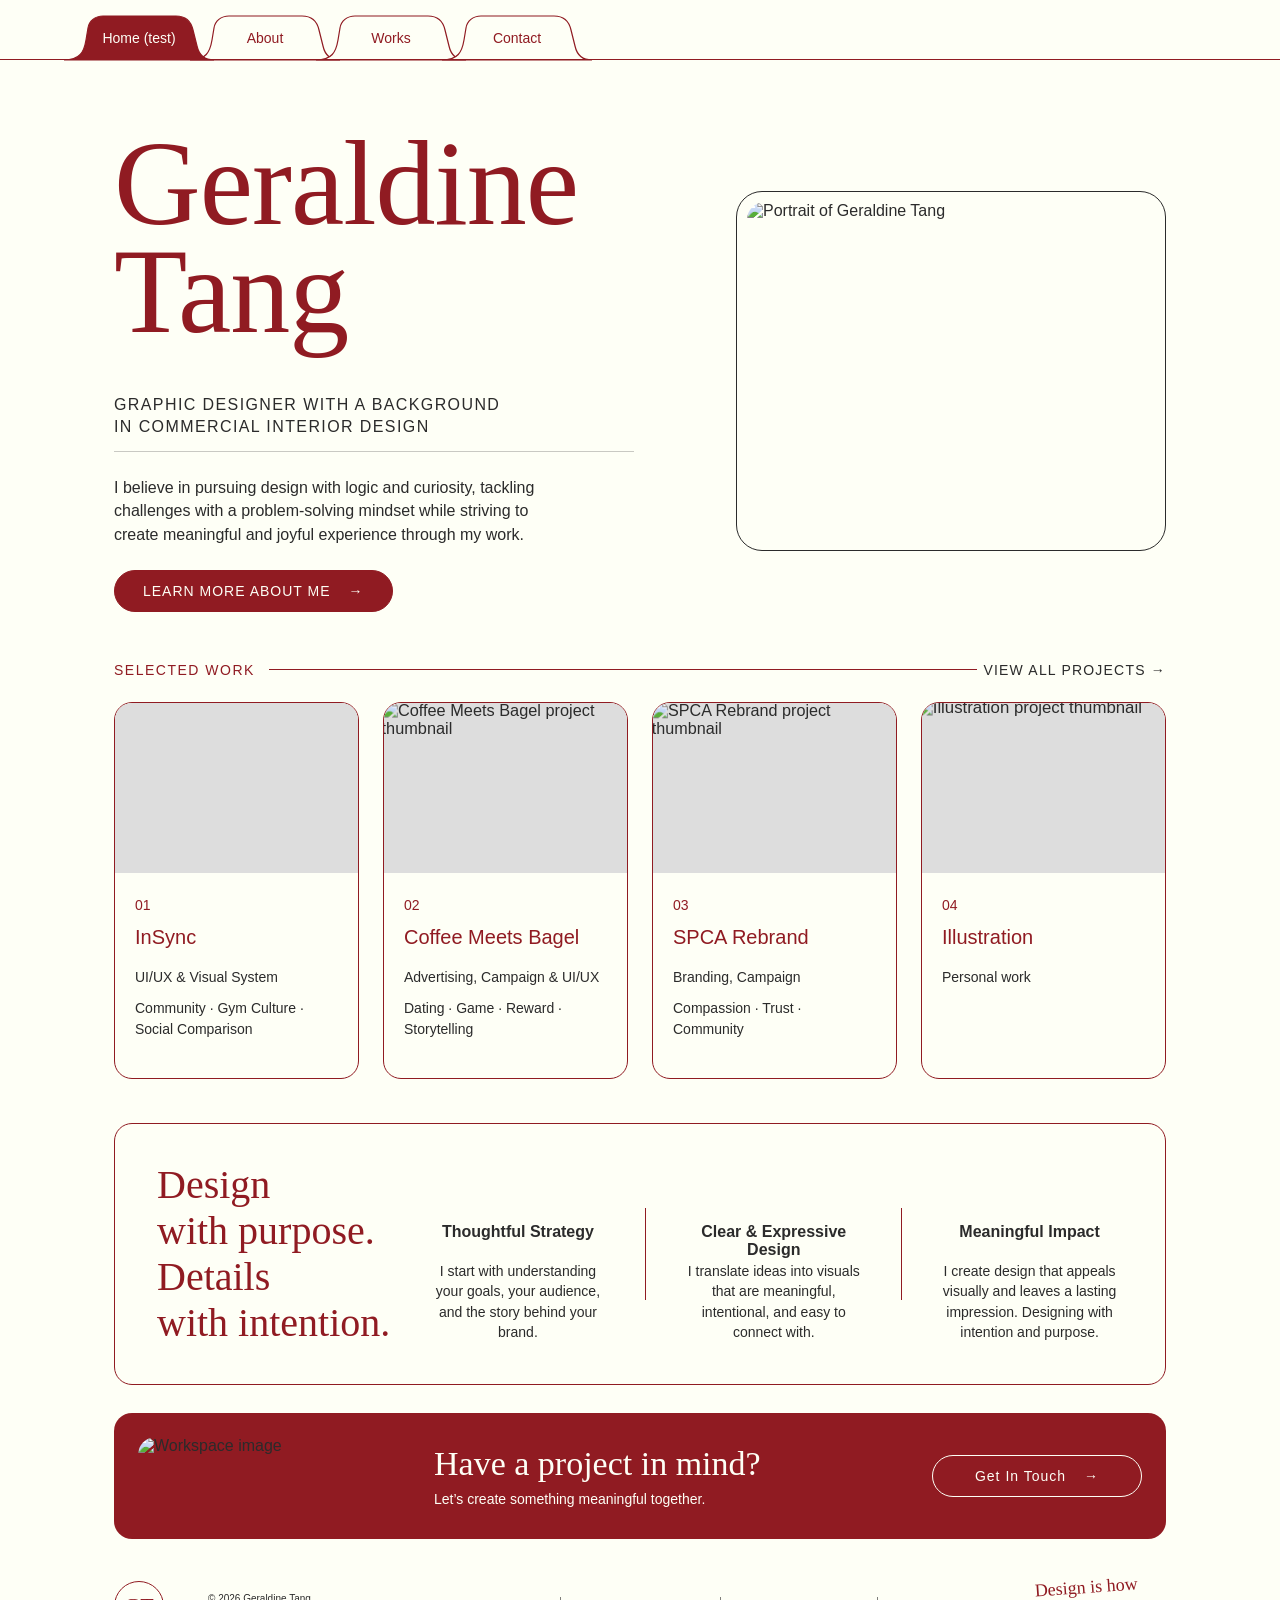
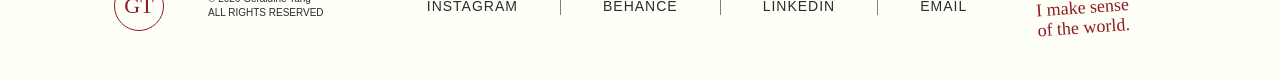
==== commit d53bacac: "test update" ====
--- a/index.html
+++ b/index.html
@@ -19,7 +19,7 @@
         <path
           d="M0 45 C16 45 20 37 22 25 L24 13 C25 6 31 1 39 1 H112 C121 1 127 6 129 15 L133 31 C135 40 141 45 150 45 Z" />
       </svg>
-      <span>Home</span>
+      <span>Home (test)</span>
     </a>
 
     <a href="about.html" class="nav-tab">
